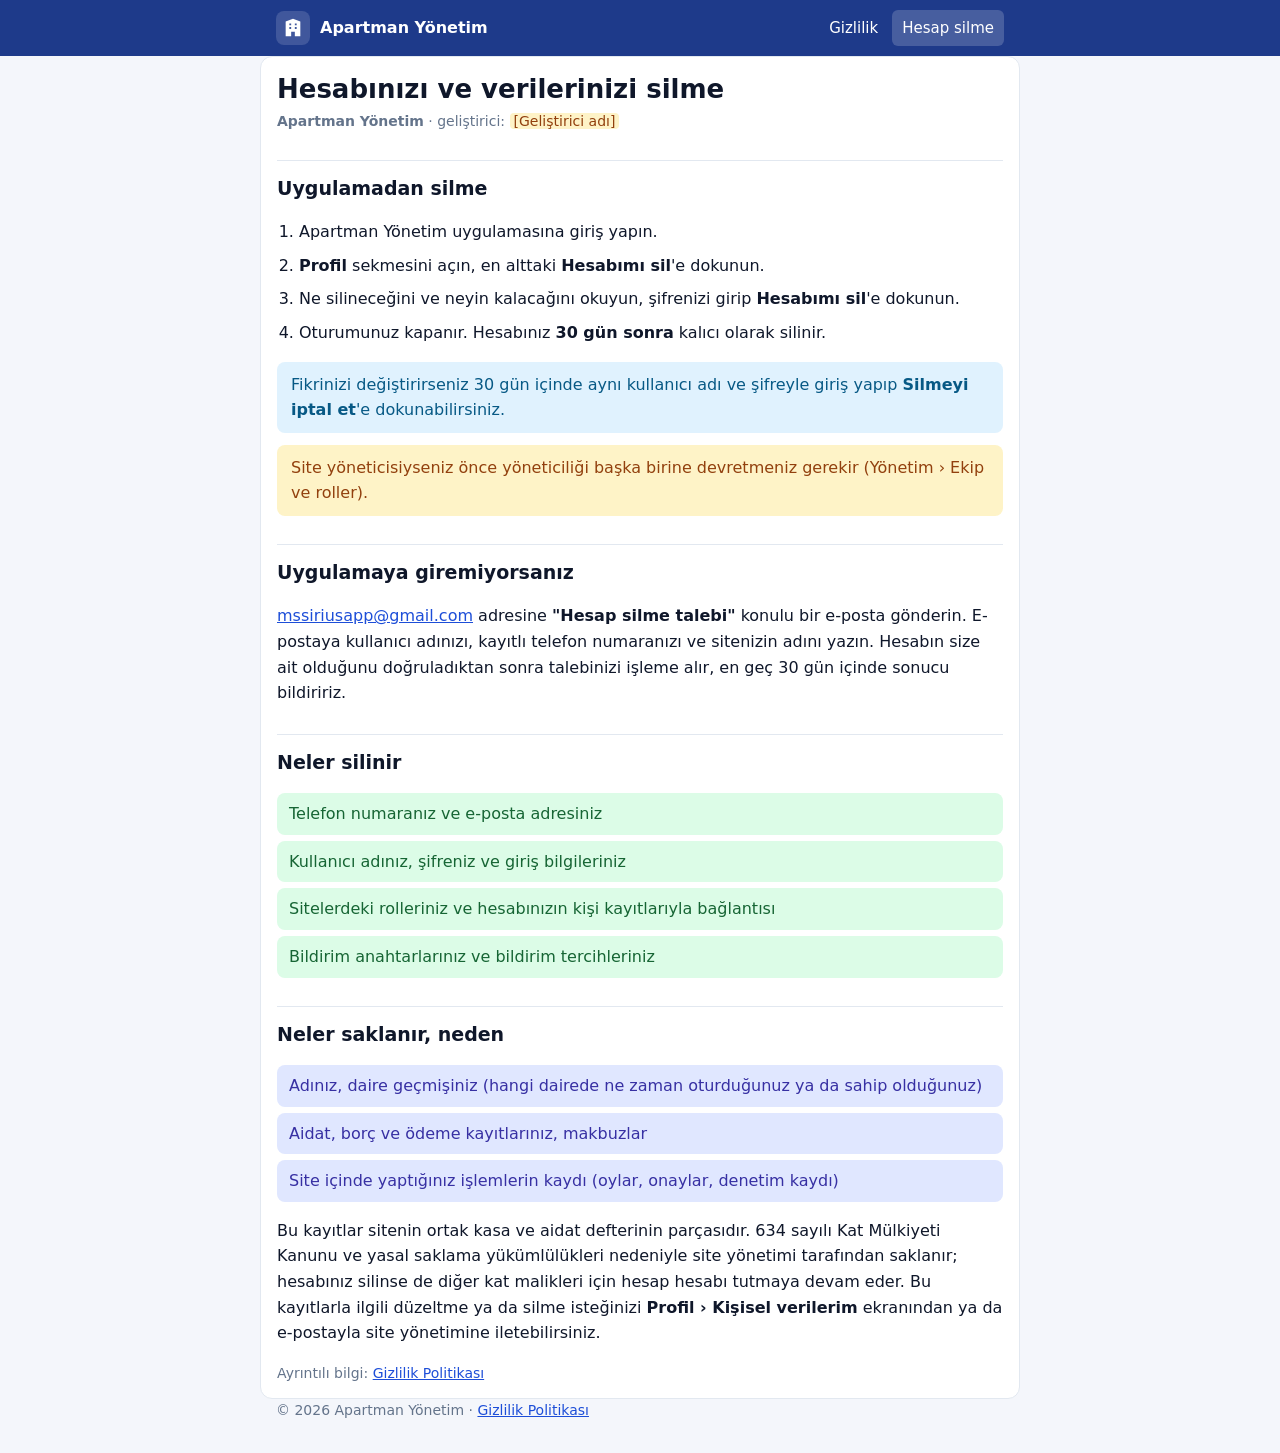
==== hesap-silme.html @ 744be80a "Gizlilik politikası ve hesap silme sayfaları (T-088) Co-Authored-By: Claude Opus 5.5 <noreply@anthro" ====
<!doctype html>
<html lang="tr">
<head>
<meta charset="utf-8">
<meta name="viewport" content="width=device-width, initial-scale=1">
<title>Hesap Silme · Apartman Yönetim</title>
<meta name="description" content="Apartman Yönetim hesabınızı ve verilerinizi nasıl silebilirsiniz.">
<link rel="stylesheet" href="stil.css">
</head>
<body>
<header class="bar">
  <div class="wrap bar-in">
    <span class="logo" aria-hidden="true"><svg viewBox="0 0 24 24" width="22" height="22"><path fill="#fff" d="M4 21V5l8-3 8 3v16h-6v-5h-4v5H4Zm4-12h2V7H8v2Zm0 4h2v-2H8v2Zm6-4h2V7h-2v2Zm0 4h2v-2h-2v2Z"/></svg></span>
    <span class="brand">Apartman Yönetim</span>
    <nav><a href="gizlilik.html">Gizlilik</a><a href="hesap-silme.html" aria-current="page">Hesap silme</a></nav>
  </div>
</header>

<main class="wrap">
  <h1>Hesabınızı ve verilerinizi silme</h1>
  <p class="meta"><b>Apartman Yönetim</b> · geliştirici: <span class="ph">[Geliştirici adı]</span></p>

  <h2>Uygulamadan silme</h2>
  <ol class="steps">
    <li>Apartman Yönetim uygulamasına giriş yapın.</li>
    <li><b>Profil</b> sekmesini açın, en alttaki <b>Hesabımı sil</b>'e dokunun.</li>
    <li>Ne silineceğini ve neyin kalacağını okuyun, şifrenizi girip <b>Hesabımı sil</b>'e dokunun.</li>
    <li>Oturumunuz kapanır. Hesabınız <b>30 gün sonra</b> kalıcı olarak silinir.</li>
  </ol>
  <div class="note">Fikrinizi değiştirirseniz 30 gün içinde aynı kullanıcı adı ve şifreyle giriş yapıp
  <b>Silmeyi iptal et</b>'e dokunabilirsiniz.</div>
  <div class="note warn">Site yöneticisiyseniz önce yöneticiliği başka birine devretmeniz gerekir
  (Yönetim › Ekip ve roller).</div>

  <h2>Uygulamaya giremiyorsanız</h2>
  <p><a href="mailto:mssiriusapp@gmail.com?subject=Hesap%20silme%20talebi">mssiriusapp@gmail.com</a> adresine
  <b>"Hesap silme talebi"</b> konulu bir e-posta gönderin. E-postaya kullanıcı adınızı, kayıtlı telefon
  numaranızı ve sitenizin adını yazın. Hesabın size ait olduğunu doğruladıktan sonra talebinizi işleme alır,
  en geç 30 gün içinde sonucu bildiririz.</p>

  <h2>Neler silinir</h2>
  <ul class="list ok">
    <li>Telefon numaranız ve e-posta adresiniz</li>
    <li>Kullanıcı adınız, şifreniz ve giriş bilgileriniz</li>
    <li>Sitelerdeki rolleriniz ve hesabınızın kişi kayıtlarıyla bağlantısı</li>
    <li>Bildirim anahtarlarınız ve bildirim tercihleriniz</li>
  </ul>

  <h2>Neler saklanır, neden</h2>
  <ul class="list keep">
    <li>Adınız, daire geçmişiniz (hangi dairede ne zaman oturduğunuz ya da sahip olduğunuz)</li>
    <li>Aidat, borç ve ödeme kayıtlarınız, makbuzlar</li>
    <li>Site içinde yaptığınız işlemlerin kaydı (oylar, onaylar, denetim kaydı)</li>
  </ul>
  <p>Bu kayıtlar sitenin ortak kasa ve aidat defterinin parçasıdır. 634 sayılı Kat Mülkiyeti Kanunu ve yasal
  saklama yükümlülükleri nedeniyle site yönetimi tarafından saklanır; hesabınız silinse de diğer kat malikleri
  için hesap hesabı tutmaya devam eder. Bu kayıtlarla ilgili düzeltme ya da silme isteğinizi
  <b>Profil › Kişisel verilerim</b> ekranından ya da e-postayla site yönetimine iletebilirsiniz.</p>

  <p class="meta">Ayrıntılı bilgi: <a href="gizlilik.html">Gizlilik Politikası</a></p>
</main>

<footer class="wrap foot">© 2026 Apartman Yönetim · <a href="gizlilik.html">Gizlilik Politikası</a></footer>
</body>
</html>
---- stil.css ----
:root {
  --bg: #F4F6FB; --card: #FFFFFF; --text: #0F172A; --muted: #64748B; --line: #E2E8F0;
  --primary: #1E3A8A; --link: #1D4ED8; --ok-bg: #DCFCE7; --ok: #166534; --keep-bg: #E0E7FF; --keep: #3730A3;
  --warn-bg: #FEF3C7; --warn: #92400E; --info-bg: #E0F2FE; --info: #075985;
}
@media (prefers-color-scheme: dark) {
  :root {
    --bg: #0B1120; --card: #111827; --text: #E2E8F0; --muted: #94A3B8; --line: #1F2937;
    --link: #93C5FD; --ok-bg: #052E16; --ok: #86EFAC; --keep-bg: #1E1B4B; --keep: #C7D2FE;
    --warn-bg: #3A2A05; --warn: #FCD34D; --info-bg: #082F49; --info: #7DD3FC;
  }
}
* { box-sizing: border-box; }
body { margin: 0; background: var(--bg); color: var(--text);
  font: 16px/1.6 system-ui, -apple-system, "Segoe UI", Roboto, sans-serif; }
.wrap { max-width: 760px; margin: 0 auto; padding: 0 16px; }
.bar { background: var(--primary); color: #fff; }
.bar-in { display: flex; align-items: center; gap: 10px; min-height: 56px; flex-wrap: wrap; }
.logo { display: inline-flex; width: 34px; height: 34px; border-radius: 8px; background: rgba(255,255,255,.15);
  align-items: center; justify-content: center; }
.brand { font-weight: 700; margin-right: auto; }
nav { display: flex; gap: 4px; }
nav a { color: #fff; text-decoration: none; padding: 6px 10px; border-radius: 6px; font-size: 15px; }
nav a[aria-current="page"] { background: rgba(255,255,255,.18); }
main { background: var(--card); margin-top: 20px; margin-bottom: 20px; padding-top: 8px; padding-bottom: 24px;
  border: 1px solid var(--line); border-radius: 12px; }
@media (min-width: 700px) { main { padding: 12px 32px 32px; } }
h1 { font-size: 26px; line-height: 1.25; margin: 16px 0 4px; }
h2 { font-size: 19px; margin: 28px 0 8px; padding-top: 12px; border-top: 1px solid var(--line); }
.meta { color: var(--muted); font-size: 14px; margin-top: 0; }
a { color: var(--link); }
code { font-size: 14px; background: var(--bg); padding: 1px 5px; border-radius: 4px; }
ul, ol { padding-left: 22px; }
li { margin: 4px 0; }
.ph { background: var(--warn-bg); color: var(--warn); padding: 0 4px; border-radius: 4px; }
.steps li { margin: 8px 0; }
.note { background: var(--info-bg); color: var(--info); border-radius: 8px; padding: 10px 14px; margin: 12px 0; }
.note.warn { background: var(--warn-bg); color: var(--warn); }
.list { list-style: none; padding: 0; }
.list li { padding: 8px 12px; border-radius: 8px; margin: 6px 0; }
.list.ok li { background: var(--ok-bg); color: var(--ok); }
.list.keep li { background: var(--keep-bg); color: var(--keep); }
.foot { color: var(--muted); font-size: 14px; padding-bottom: 32px; }
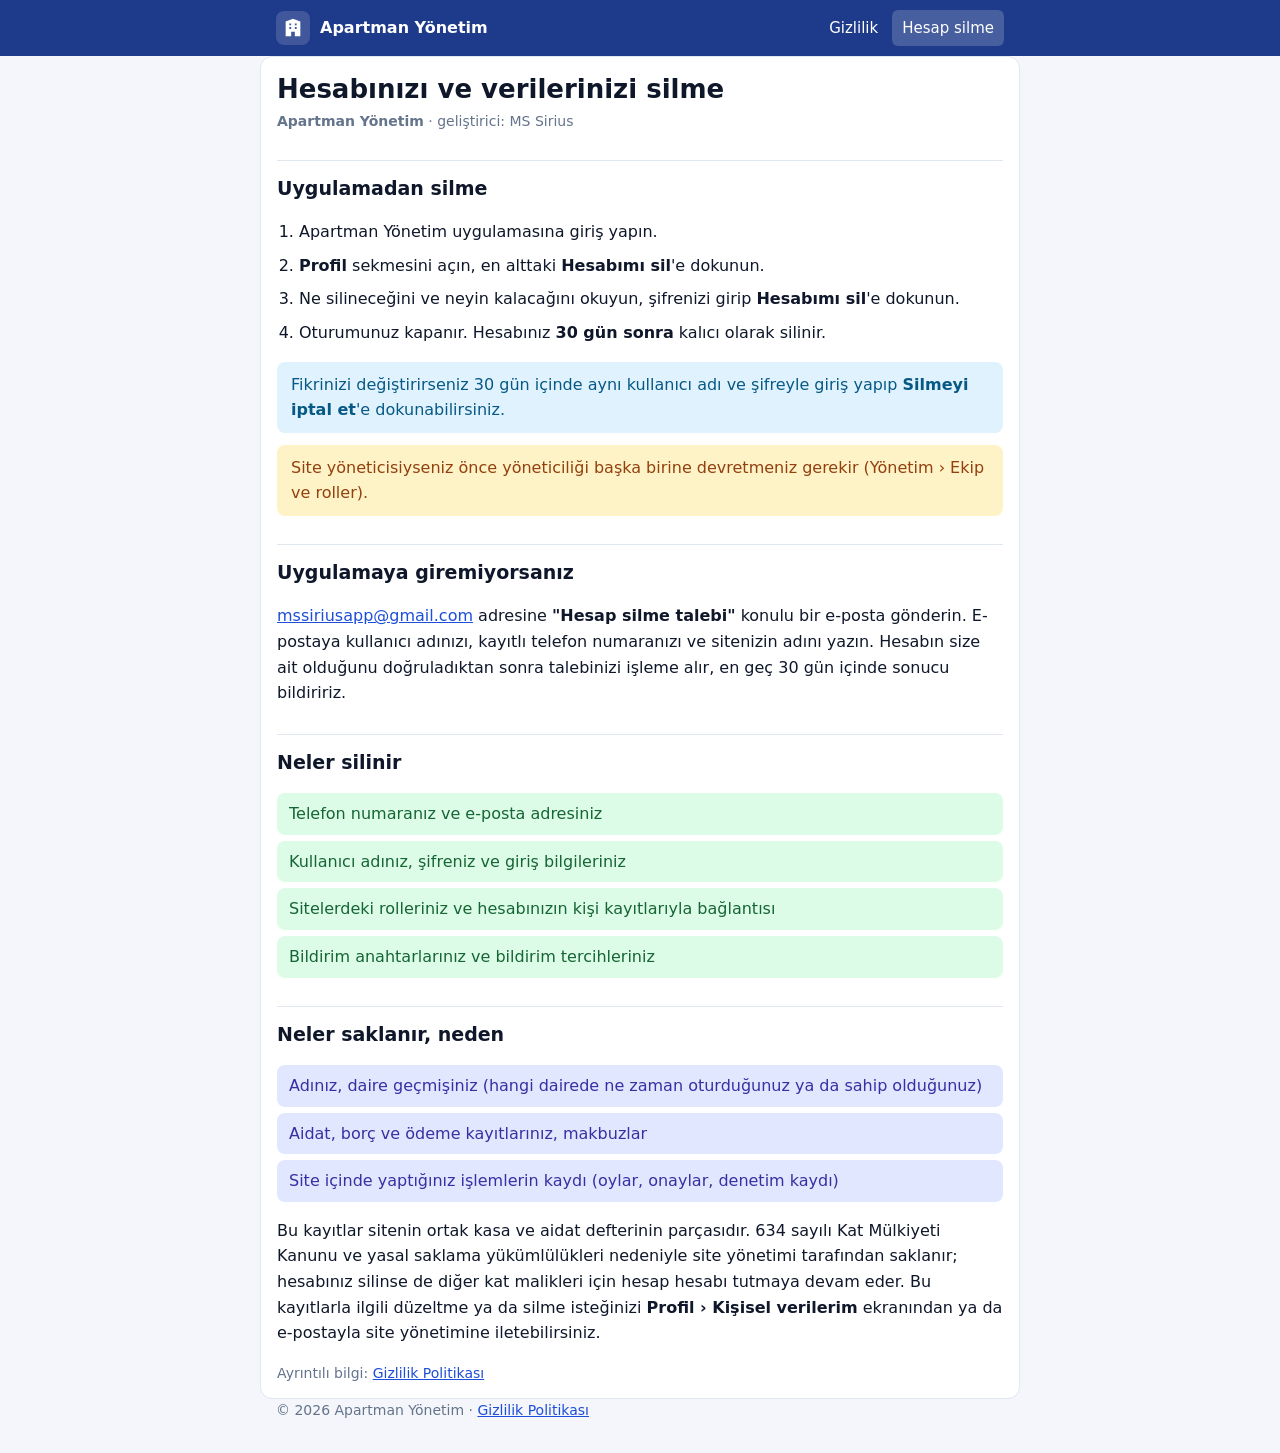
==== commit b1331289: "Geliştirici adı: MS Sirius Co-Authored-By: Claude Opus 5.5 <noreply@anthropic.com>" ====
--- a/hesap-silme.html
+++ b/hesap-silme.html
@@ -18,7 +18,7 @@
 
 <main class="wrap">
   <h1>Hesabınızı ve verilerinizi silme</h1>
-  <p class="meta"><b>Apartman Yönetim</b> · geliştirici: <span class="ph">[Geliştirici adı]</span></p>
+  <p class="meta"><b>Apartman Yönetim</b> · geliştirici: MS Sirius</p>
 
   <h2>Uygulamadan silme</h2>
   <ol class="steps">
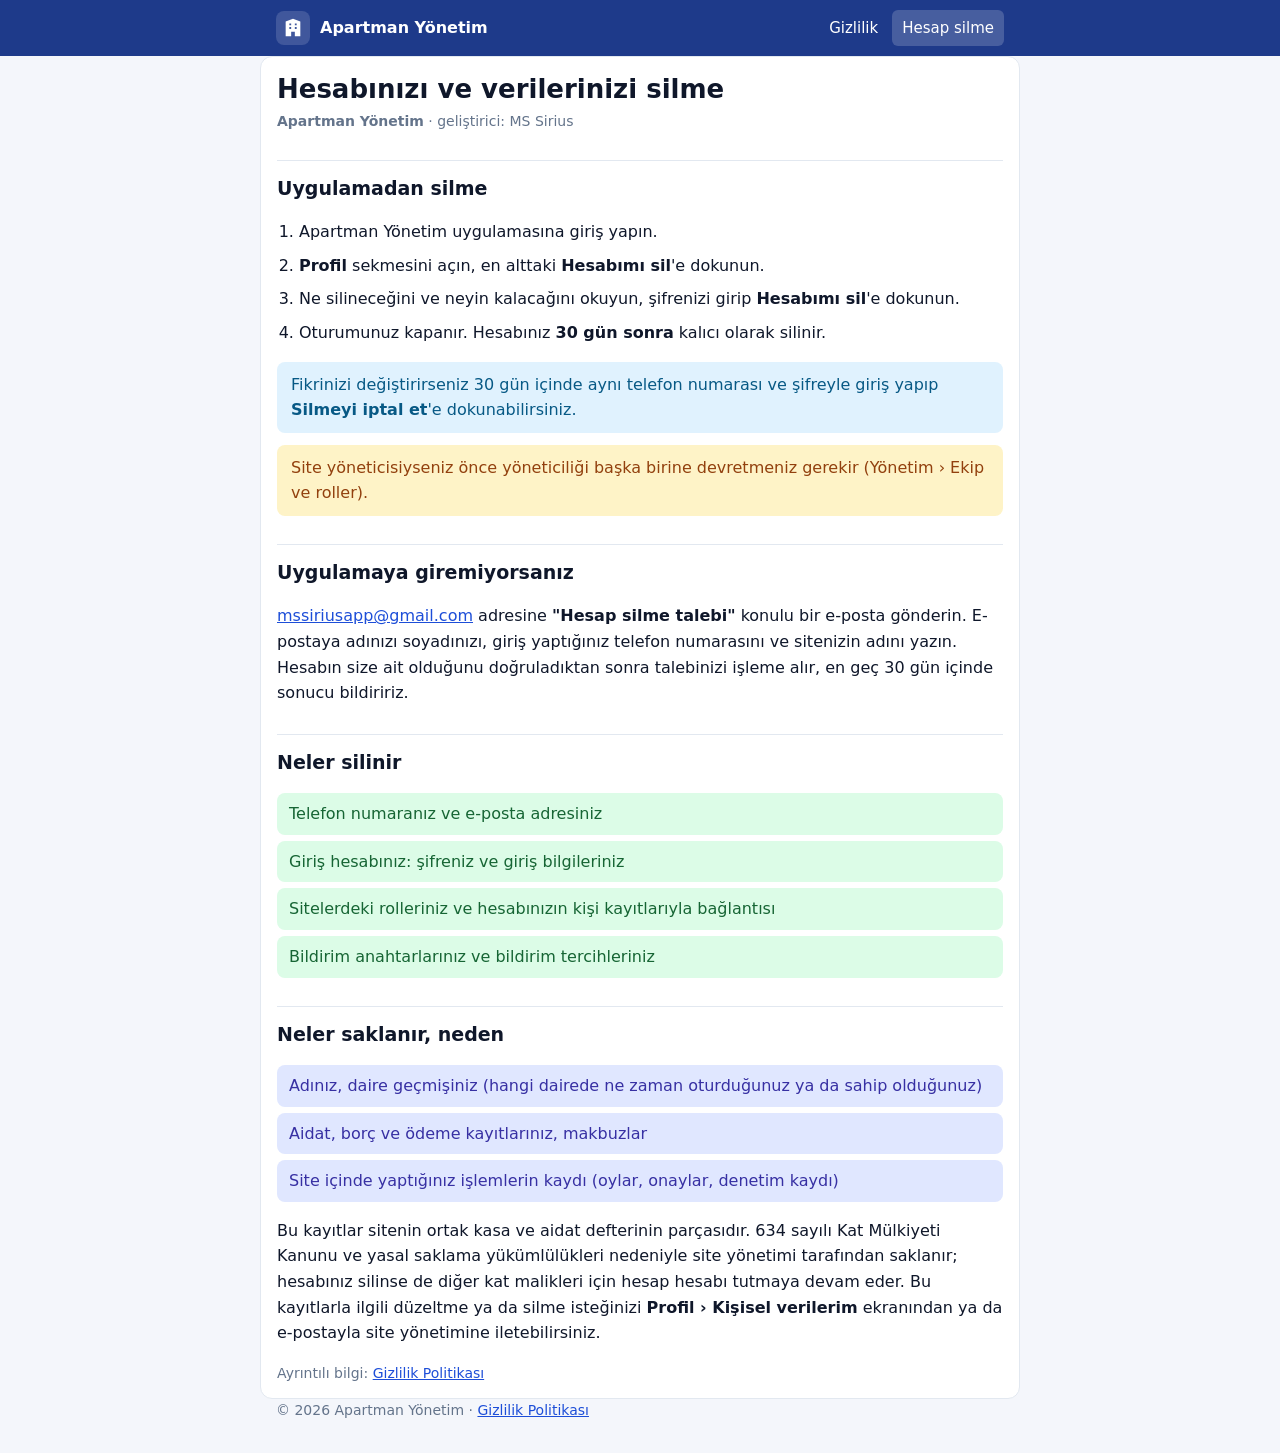
==== commit 08bf2087: "Giriş bilgisi: kullanıcı adı yerine telefon numarası Co-Authored-By: Claude Opus 5.5 <noreply@anthro" ====
--- a/hesap-silme.html
+++ b/hesap-silme.html
@@ -27,21 +27,21 @@
     <li>Ne silineceğini ve neyin kalacağını okuyun, şifrenizi girip <b>Hesabımı sil</b>'e dokunun.</li>
     <li>Oturumunuz kapanır. Hesabınız <b>30 gün sonra</b> kalıcı olarak silinir.</li>
   </ol>
-  <div class="note">Fikrinizi değiştirirseniz 30 gün içinde aynı kullanıcı adı ve şifreyle giriş yapıp
+  <div class="note">Fikrinizi değiştirirseniz 30 gün içinde aynı telefon numarası ve şifreyle giriş yapıp
   <b>Silmeyi iptal et</b>'e dokunabilirsiniz.</div>
   <div class="note warn">Site yöneticisiyseniz önce yöneticiliği başka birine devretmeniz gerekir
   (Yönetim › Ekip ve roller).</div>
 
   <h2>Uygulamaya giremiyorsanız</h2>
   <p><a href="mailto:mssiriusapp@gmail.com?subject=Hesap%20silme%20talebi">mssiriusapp@gmail.com</a> adresine
-  <b>"Hesap silme talebi"</b> konulu bir e-posta gönderin. E-postaya kullanıcı adınızı, kayıtlı telefon
-  numaranızı ve sitenizin adını yazın. Hesabın size ait olduğunu doğruladıktan sonra talebinizi işleme alır,
+  <b>"Hesap silme talebi"</b> konulu bir e-posta gönderin. E-postaya adınızı soyadınızı, giriş yaptığınız telefon
+  numarasını ve sitenizin adını yazın. Hesabın size ait olduğunu doğruladıktan sonra talebinizi işleme alır,
   en geç 30 gün içinde sonucu bildiririz.</p>
 
   <h2>Neler silinir</h2>
   <ul class="list ok">
     <li>Telefon numaranız ve e-posta adresiniz</li>
-    <li>Kullanıcı adınız, şifreniz ve giriş bilgileriniz</li>
+    <li>Giriş hesabınız: şifreniz ve giriş bilgileriniz</li>
     <li>Sitelerdeki rolleriniz ve hesabınızın kişi kayıtlarıyla bağlantısı</li>
     <li>Bildirim anahtarlarınız ve bildirim tercihleriniz</li>
   </ul>
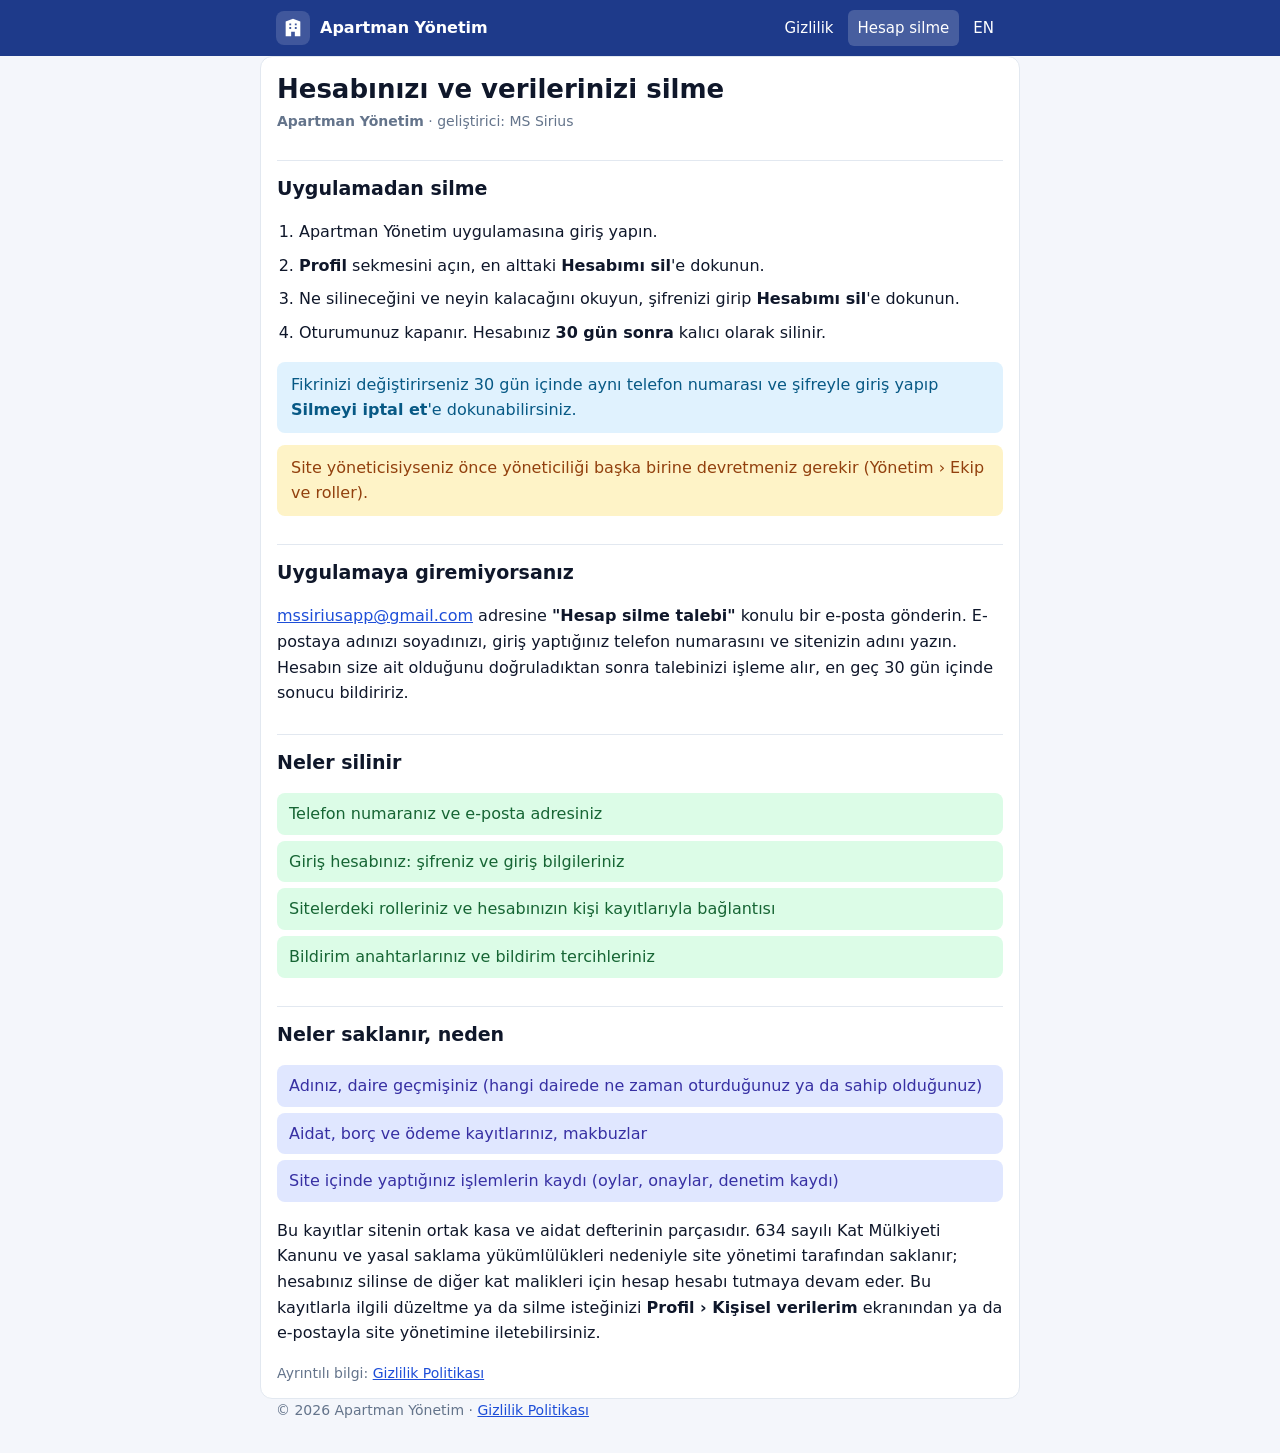
==== commit 53be393b: "İngilizce sayfalar (privacy, account-deletion) ve EN bağlantıları; kullanım paketi satırı Co-Authore" ====
--- a/hesap-silme.html
+++ b/hesap-silme.html
@@ -12,7 +12,7 @@
   <div class="wrap bar-in">
     <span class="logo" aria-hidden="true"><svg viewBox="0 0 24 24" width="22" height="22"><path fill="#fff" d="M4 21V5l8-3 8 3v16h-6v-5h-4v5H4Zm4-12h2V7H8v2Zm0 4h2v-2H8v2Zm6-4h2V7h-2v2Zm0 4h2v-2h-2v2Z"/></svg></span>
     <span class="brand">Apartman Yönetim</span>
-    <nav><a href="gizlilik.html">Gizlilik</a><a href="hesap-silme.html" aria-current="page">Hesap silme</a></nav>
+    <nav><a href="gizlilik.html">Gizlilik</a><a href="hesap-silme.html" aria-current="page">Hesap silme</a><a href="account-deletion.html" lang="en">EN</a></nav>
   </div>
 </header>
 
